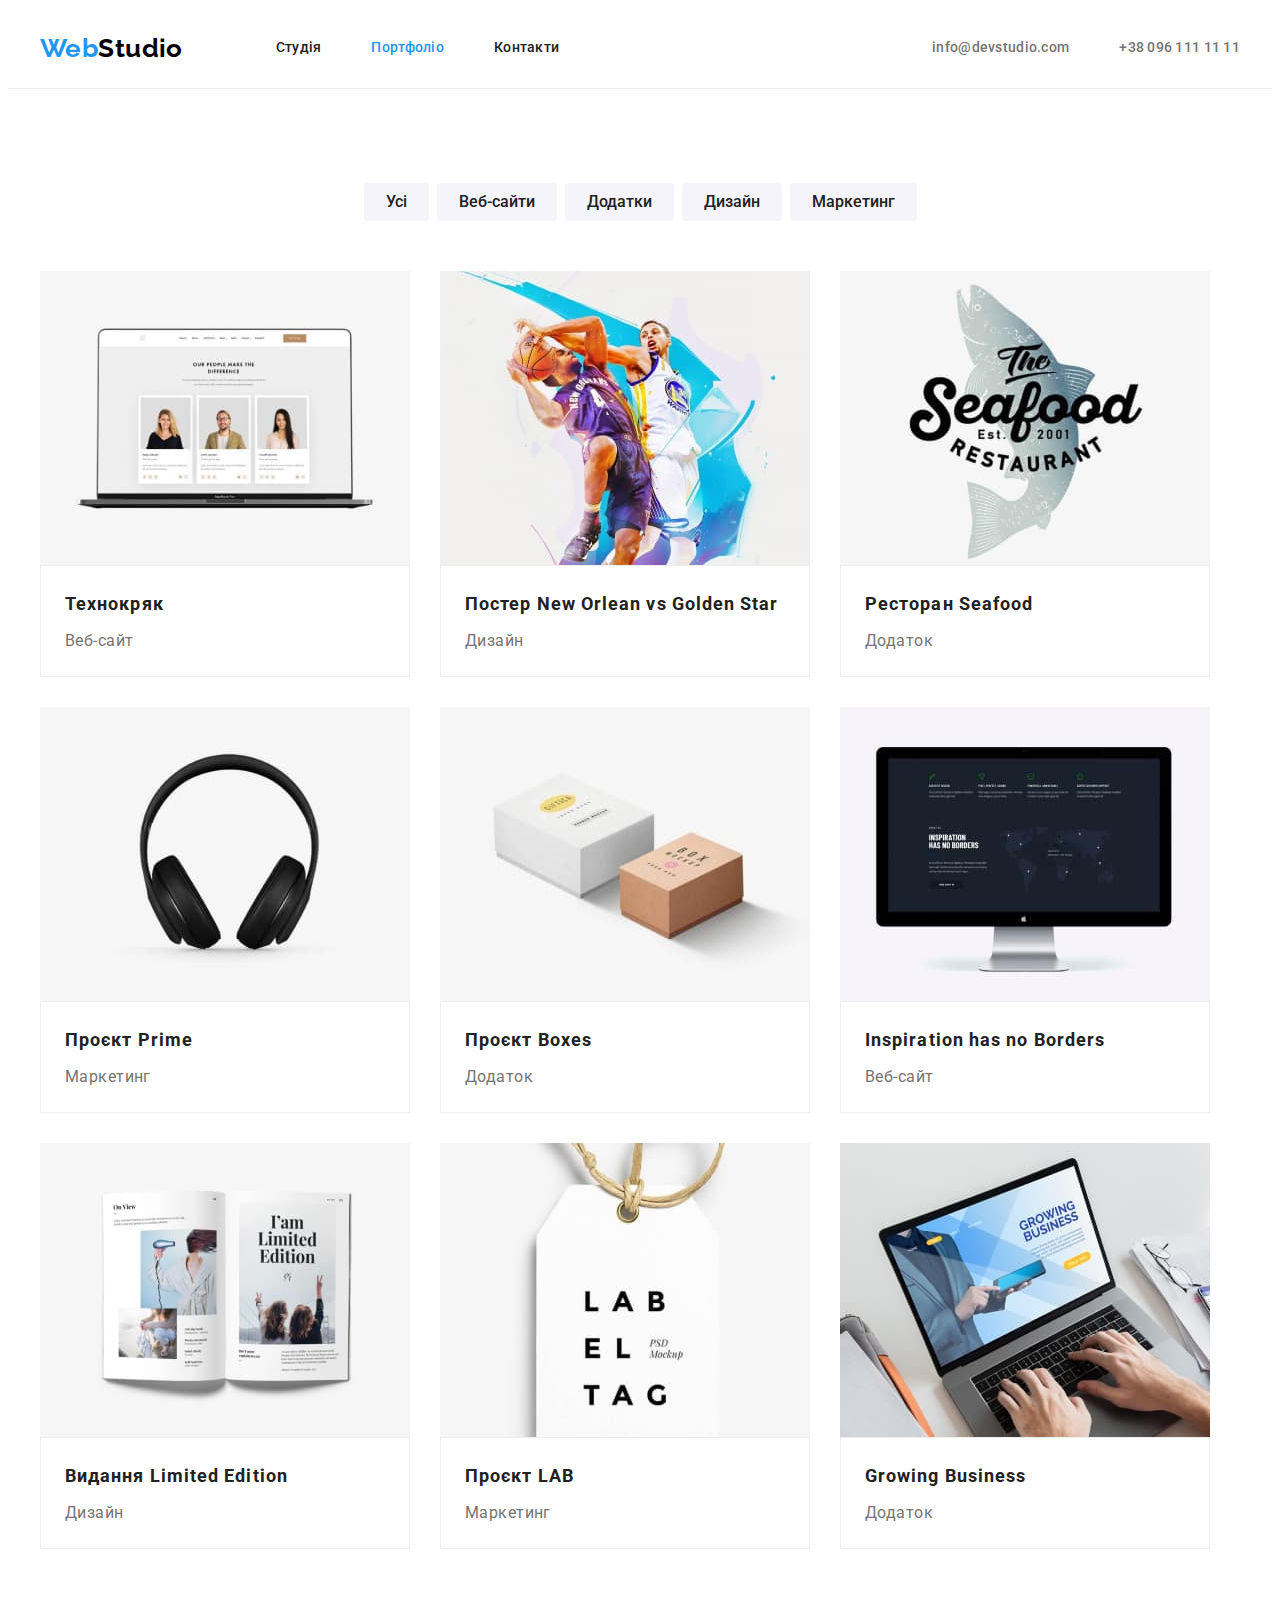
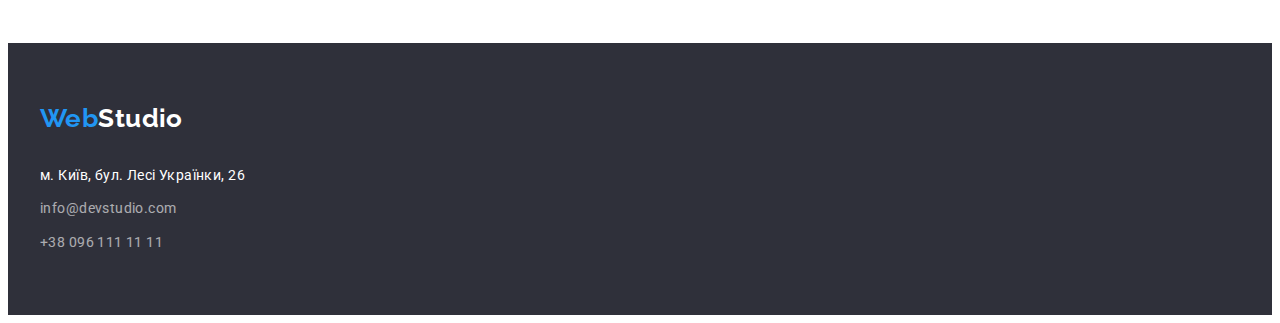
==== portfolio.html @ a564bc22 "add files by hw3" ====
<!DOCTYPE html>
<html lang="uk">
  <head>
    <meta charset="UTF-8" />
    <meta http-equiv="X-UA-Compatible" content="IE=edge" />
    <meta name="viewport" content="width=device-width, initial-scale=1.0" />
    <meta name="description" content="Студія розробки веб-сайтів" />
    <title>Portfolio</title>
    <link rel="preconnect" href="https://fonts.googleapis.com" />
    <link rel="preconnect" href="https://fonts.gstatic.com" crossorigin />
    <link
      href="https://fonts.googleapis.com/css2?family=Raleway:wght@700&family=Roboto:wght@400;500;700;900&display=swap"
      rel="stylesheet" />
    <link
      rel="stylesheet"
      href="https://cdnjs.cloudflare.com/ajax/libs/modern-normalize/1.1.0/modern-normalize.min.css"
      integrity="sha512-wpPYUAdjBVSE4KJnH1VR1HeZfpl1ub8YT/NKx4PuQ5NmX2tKuGu6U/JRp5y+Y8XG2tV+wKQpNHVUX03MfMFn9Q=="
      crossorigin="anonymous"
      referrerpolicy="no-referrer" />
    <link rel="stylesheet" href="./css/styles.css" />
  </head>
  <body>
    <header class="header">
      <div class="container">
        <div class="header-wrap">
          <a class="logo link" href="./index.html"
            ><span class="logo-accent">Web</span>Studio</a
          >
          <nav class="site-nav">
            <ul class="nav-list list">
              <li class="nav-item">
                <a class="nav-link link" href="./index.html">Студія</a>
              </li>
              <li class="nav-item">
                <a class="nav-link link current" href="./portfolio.html"
                  >Портфоліо</a
                >
              </li>
              <li class="nav-item">
                <a class="nav-link link" href="#">Контакти</a>
              </li>
            </ul>
          </nav>
          <ul class="contact-list list">
            <li class="contact-item">
              <a class="header-contact link" href="mailto:info@devstudio.com"
                >info@devstudio.com</a
              >
            </li>
            <li class="contact-item">
              <a class="header-contact link" href="tel:+380961111111"
                >+38 096 111 11 11</a
              >
            </li>
          </ul>
        </div>
      </div>
    </header>
    <main>
      <section class="section portfolio">
        <div class="container">
          <h1 hidden>Портфоліо</h1>
          <ul class="filter-list list">
            <li class="btn-item">
              <button class="filter-btn btn" type="button">Усі</button>
            </li>
            <li class="btn-item">
              <button class="filter-btn btn" type="button">Веб-сайти</button>
            </li>
            <li class="btn-item">
              <button class="filter-btn btn" type="button">Додатки</button>
            </li>
            <li class="btn-item">
              <button class="filter-btn btn" type="button">Дизайн</button>
            </li>
            <li class="btn-item">
              <button class="filter-btn btn" type="button">Маркетинг</button>
            </li>
          </ul>
          <ul class="project-list list">
            <li>
              <a class="project-item">
                <img
                  src="./images/technocrack.jpg"
                  alt="Веб інтерфейс на моніторі ноутбука"
                  width="370"
                  height="294" />
                <div class="project-subtext">
                  <h2 class="project-title">Технокряк</h2>
                  <p class="project-text">Веб-сайт</p>
                </div>
              </a>
            </li>
            <li>
              <a class="project-item">
                <img
                  src="./images/new-orlean.jpg"
                  alt="Баскетболісти борються за м'яч у повітрі"
                  width="370"
                  height="294" />
                <div class="project-subtext">
                  <h2 class="project-title">
                    Постер New Orlean vs Golden Star
                  </h2>
                  <p class="project-text">Дизайн</p>
                </div>
              </a>
            </li>
            <li>
              <a class="project-item">
                <img
                  src="./images/seafood.jpg"
                  alt="Логотип ресторану, напис Seafood на фоні риби"
                  width="370"
                  height="294" />
                <div class="project-subtext">
                  <h2 class="project-title">Ресторан Seafood</h2>
                  <p class="project-text">Додаток</p>
                </div>
              </a>
            </li>
            <li>
              <a class="project-item">
                <img
                  src="./images/prime-phones.jpg"
                  alt="Акустичні навушники"
                  width="370"
                  height="294" />
                <div class="project-subtext">
                  <h2 class="project-title">Проєкт Prime</h2>
                  <p class="project-text">Маркетинг</p>
                </div>
              </a>
            </li>
            <li>
              <a class="project-item">
                <img
                  src="./images/boxes.jpg"
                  alt="Подарункові коробки"
                  width="370"
                  height="294" />
                <div class="project-subtext">
                  <h2 class="project-title">Проєкт Boxes</h2>
                  <p class="project-text">Додаток</p>
                </div>
              </a>
            </li>
            <li>
              <a class="project-item">
                <img
                  src="./images/inspiration-has-no-borders.jpg"
                  alt="Монітор комп'ютера з веб інтерфейсом"
                  width="370"
                  height="294" />
                <div class="project-subtext">
                  <h2 class="project-title">Inspiration has no Borders</h2>
                  <p class="project-text">Веб-сайт</p>
                </div>
              </a>
            </li>
            <li>
              <a class="project-item">
                <img
                  src="./images/limited-edition.jpg"
                  alt="Жіночий журнал"
                  width="370"
                  height="294" />
                <div class="project-subtext">
                  <h2 class="project-title">Видання Limited Edition</h2>
                  <p class="project-text">Дизайн</p>
                </div>
              </a>
            </li>
            <li>
              <a class="project-item">
                <img
                  src="./images/lab.jpg"
                  alt="Білий цінник з написом LAB EL TAG"
                  width="370"
                  height="294" />
                <div class="project-subtext">
                  <h2 class="project-title">Проєкт LAB</h2>
                  <p class="project-text">Маркетинг</p>
                </div>
              </a>
            </li>
            <li>
              <a class="project-item">
                <img
                  src="./images/growing-business.jpg"
                  alt="Чоловік працює за ноутбуком"
                  width="370"
                  height="294" />
                <div class="project-subtext">
                  <h2 class="project-title">Growing Business</h2>
                  <p class="project-text">Додаток</p>
                </div>
              </a>
            </li>
          </ul>
        </div>
      </section>
    </main>
    <footer class="footer">
      <div class="container">
        <div class="footer-wrap">
          <address class="address">
            <a class="logo link" href="./index.html"
              ><span class="logo-accent">Web</span>Studio
            </a>
            <ul class="address-list list">
              <li class="address-item">
                <a
                  class="footer-link link"
                  href="https://goo.gl/maps/CPtrU1FHBa2aNyZL9"
                  target="_blank"
                  rel="noopener noreferrer nofollow">
                  м. Київ, бул. Лесі Українки, 26
                </a>
              </li>
              <li class="address-item">
                <a
                  class="footer-link link opacity"
                  href="mailto:info@devstudio.com"
                  >info@devstudio.com</a
                >
              </li>
              <li class="address-item">
                <a class="footer-link link opacity" href="tel:+380961111111"
                  >+38 096 111 11 11</a
                >
              </li>
            </ul>
          </address>
        </div>
      </div>
    </footer>
  </body>
</html>
---- css/styles.css ----
:root {
  --logo-color-header: #000000;
  --accent: #2196f3;
  --brd-header: #ececec;
  --title-color: #212121;
  --p-color: #757575;
  --gray: #2f303a;
  --white: #ffffff;
  --second-btn-color: #188ce8;
  --portfolio-secondary-btn-color: #f5f4fa;
  --portfolio-brd: #eeeeee;
}

/*------reset------*/

h1,
h2,
h3,
h4,
h5,
h6,
p {
  margin: 0;
}
ul {
  list-style: none;
  margin: 0;
  padding: 0;
}

/*--------global---------*/

body {
  font-family: "Roboto", sans-serif;
  font-size: 14px;
  line-height: 1.71;
  letter-spacing: 0.03em;
  color: var(--p-color);
}
img {
  display: block;
  max-width: 100%;
  height: auto;
}
.link {
  text-decoration: none;
  color: inherit;
}
.address {
  font-style: normal;
}
.btn {
  border-style: none;
}
.container {
  max-width: 1200px;
  padding-left: 15px;
  padding-right: 15px;
  margin: 0 auto;
}
.section {
  padding-bottom: 94px;
}

/*-----header------*/

.header {
  background-color: var(--white);
  border-bottom: 1px solid var(--brd-header);
}
.header-wrap {
  display: flex;

  align-items: center;
}
.site-nav {
  margin-left: 93px;
}
.logo {
  font-family: "Raleway", sans-serif;
  font-weight: 700;
  font-size: 26px;
  line-height: 1.19;
}
.header .logo {
  color: var(--logo-color-header);
}
.logo-accent {
  color: var(--accent);
}
.nav-list {
  display: flex;
}
.nav-item + .nav-item {
  margin-left: 50px;
}
.nav-link {
  display: block;
  padding: 32px 0;

  color: var(--title-color);
  font-weight: 500;
  font-size: 14px;
  line-height: 1.14;
  letter-spacing: 0.02em;
}
.nav-link:hover,
.nav-link:focus {
  color: var(--accent);
}
.contact-list {
  display: flex;
  margin-left: auto;
}
.contact-item + .contact-item {
  margin-left: 50px;
}
.current {
  color: var(--accent);
}
.header-contact {
  font-weight: 500;
  font-size: 14px;
  line-height: 1.14;
  letter-spacing: 0.02em;
}
.header-contact:hover,
.header-contact:focus {
  color: var(--accent);
}

/*------main------*/

.hero {
  padding: 200px 0;
  background-color: var(--gray);
  text-align: center;
}
.hero-wrap {
  max-width: 696px;
  margin: 0 auto;
}
.hero-title {
  margin-bottom: 30px;

  color: var(--white);
  font-weight: 900;
  font-size: 44px;
  line-height: 1.36;
  letter-spacing: 0.06em;
  text-transform: uppercase;
  text-align: center;
}
.hero-btn {
  padding: 10px 32px;
  border-radius: 4px;

  font-family: inherit;
  color: var(--white);
  font-weight: 700;
  font-size: 16px;
  line-height: 1.87;
  letter-spacing: 0.06em;
  background-color: var(--accent);
  cursor: pointer;
}
.hero-btn:hover,
.hero-btn:focus {
  background-color: var(--second-btn-color);
}

/*-----features------*/

.features {
  padding-top: 94px;
}
.features-list {
  display: flex;
}
.features-item {
  width: 270px;
}
.features-item + .features-item {
  margin-left: 30px;
}
.features-subtitle {
  margin-bottom: 10px;
  color: var(--title-color);
  font-size: 14px;
  line-height: 1.14;
  text-transform: uppercase;
}

/*------busines------*/

.business-item + .business-item {
  margin-left: 30px;
}
.business-title {
  margin-bottom: 50px;
  text-align: center;
  color: var(--title-color);
  font-size: 36px;
  line-height: 1.16;
}
.business-list {
  display: flex;
}

/*------team------*/

.team {
  background-color: var(--portfolio-secondary-btn-color);
  padding-top: 94px;
}
.team-title {
  margin-bottom: 50px;
  text-align: center;
  color: var(--title-color);
  font-size: 36px;
  line-height: 1.16;
}
.team-list {
  display: flex;
  gap: 30px;
}
.team-item {
  border-radius: 0px 0px 4px 4px;
  background-color: var(--white);
}
.team-text {
  padding-top: 30px;
  padding-bottom: 30px;
  text-align: center;
}
.team-name {
  margin-bottom: 10px;

  color: var(--title-color);
  font-weight: 500;
  font-size: 16px;
  line-height: 1.18;
}
.team-profession {
  font-size: 16px;
  line-height: 1.18;
}

/*------footer------*/

.footer {
  background-color: var(--gray);
}
.footer-wrap {
  padding: 60px 0;
}
.footer .logo {
  display: block;
  margin-bottom: 30px;
}
.footer .logo {
  color: var(--white);
}
.address-item + .address-item {
  margin-top: 10px;
}
.address-item {
  color: var(--white);
}
.footer-link:hover,
.footer-link:focus {
  color: var(--accent);
}
.opacity {
  opacity: 60%;
}

/*--------portfolio--------*/

.portfolio {
  padding-top: 94px;
}
.filter-list {
  display: flex;
  margin-bottom: 50px;
  justify-content: center;
  gap: 8px;
}
.filter-btn {
  padding: 6px 22px;
  border-radius: 4px;

  font-family: inherit;
  font-weight: 500;
  font-size: 16px;
  line-height: 1.62;
  color: var(--title-color);
  background-color: var(--portfolio-secondary-btn-color);
  cursor: pointer;
}
.filter-btn:hover,
.filter-btn:focus {
  color: var(--white);
  background-color: var(--accent);
}
.project-list {
  display: flex;
  flex-wrap: wrap;
  gap: 30px;
}
.project-title {
  margin-bottom: 4px;
  font-size: 18px;
  line-height: 2;
  letter-spacing: 0.06em;
  color: var(--title-color);
}
.project-subtext {
  padding: 20px 24px;
  border: 1px solid var(--portfolio-brd);
}
.project-text {
  font-size: 16px;
  line-height: 1.87;
}
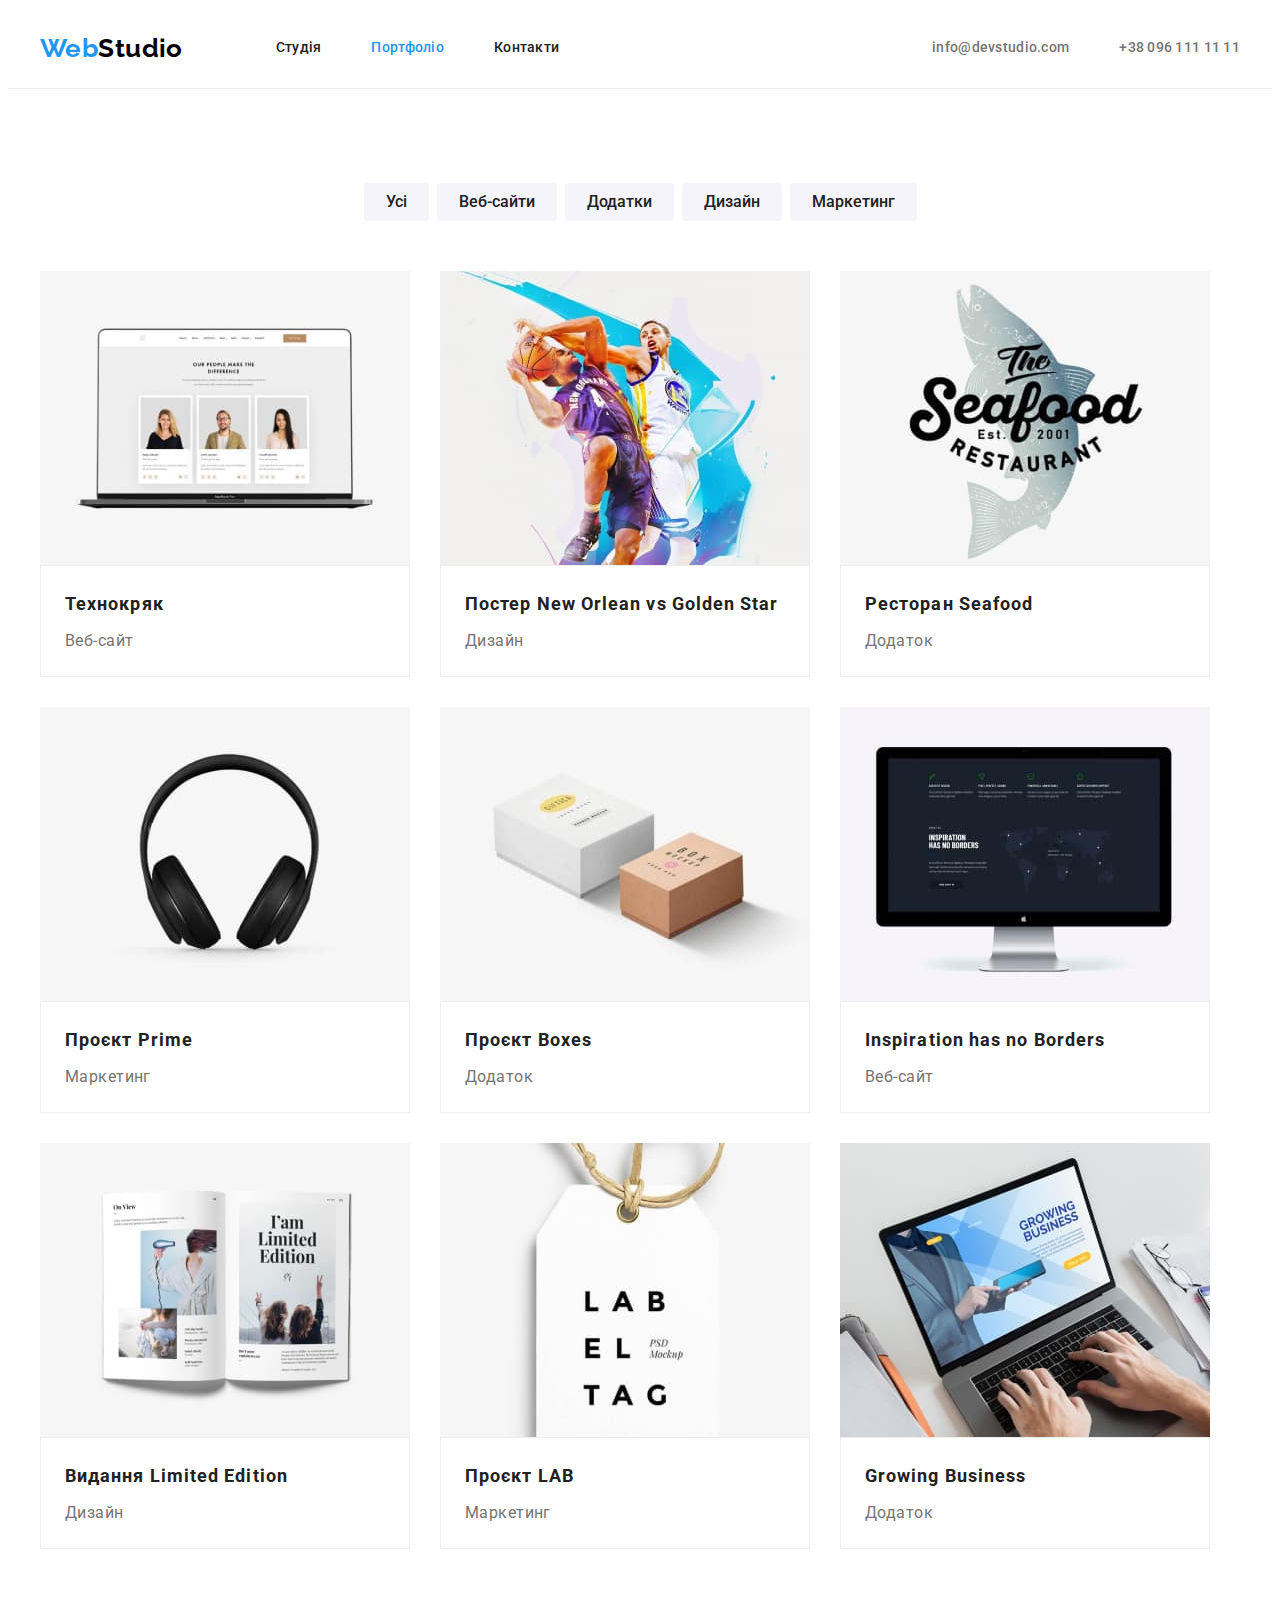
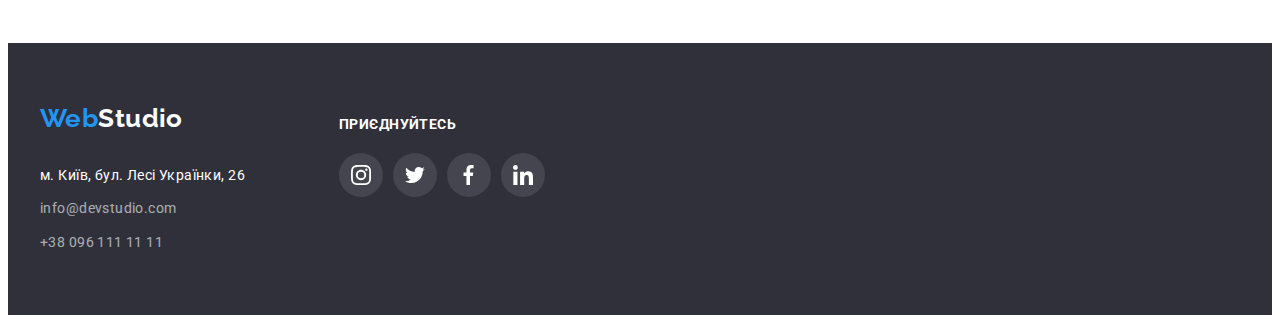
==== commit 4c4cb0e9: "hw4 rezerv" ====
--- a/portfolio.html
+++ b/portfolio.html
@@ -232,6 +232,40 @@
               </li>
             </ul>
           </address>
+          <div class="follow-wrap">
+              <h3 class="follow-title">приєднуйтесь</h3>
+              <ul class="follow-soc-list">
+                <li class="follow-soc-item">
+                  <a class="follow-soc-link link" href="#">
+                    <svg class="follow-soc-icon" width="20" height="20">
+                      <use href="./images/icons.svg#icon-instagram"></use>
+                    </svg>
+                  </a>
+                </li>
+                <li class="follow-soc-item">
+                  <a class="follow-soc-link link" href="#">
+                    <svg class="follow-soc-icon" width="20" height="20">
+                      <use href="./images/icons.svg#icon-twitter"></use>
+                    </svg>
+                  </a>
+                </li>
+                <li class="follow-soc-item">
+                  <a class="follow-soc-link link" href="#">
+                    <svg class="follow-soc-icon" width="20" height="20">
+                      <use href="./images/icons.svg#icon-facebook"></use>
+                    </svg>
+                  </a>
+                </li>
+                <li class="follow-soc-item">
+                  <a class="follow-soc-link link" href="#">
+                    <svg class="follow-soc-icon" width="20" height="20">
+                      <use href="./images/icons.svg#icon-linkedin"></use>
+                    </svg>
+                  </a>
+                </li>
+              </ul>
+            </div>
+        </div>
         </div>
       </div>
     </footer>
--- a/css/styles.css
+++ b/css/styles.css
@@ -9,6 +9,8 @@
   --second-btn-color: #188ce8;
   --portfolio-secondary-btn-color: #f5f4fa;
   --portfolio-brd: #eeeeee;
+  --icon-gray: #afb1b8;
+  --soc-link-opacity: rgba(255, 255, 255, 0.1);
 }
 
 /*------reset------*/
@@ -119,6 +121,8 @@
   color: var(--accent);
 }
 .header-contact {
+  display: flex;
+  align-items: center;
   font-weight: 500;
   font-size: 14px;
   line-height: 1.14;
@@ -127,14 +131,28 @@
 .header-contact:hover,
 .header-contact:focus {
   color: var(--accent);
+  fill: var(--accent);
+}
+.contact-icon {
+  margin-right: 10px;
+  fill: currentColor;
 }
 
 /*------main------*/
 
 .hero {
+  max-width: 1600px;
+  height: 600px;
+  margin-left: auto;
+  margin-right: auto;
   padding: 200px 0;
+  text-align: center;
+  background-image: linear-gradient(
+      rgba(47, 48, 58, 0.4),
+      rgba(47, 48, 58, 0.4)
+    ),
+    url(../images/hero-bg.jpg);
   background-color: var(--gray);
-  text-align: center;
 }
 .hero-wrap {
   max-width: 696px;
@@ -149,13 +167,13 @@
   line-height: 1.36;
   letter-spacing: 0.06em;
   text-transform: uppercase;
-  text-align: center;
 }
 .hero-btn {
   padding: 10px 32px;
   border-radius: 4px;
 
   font-family: inherit;
+  box-shadow: 0px 4px 4px rgba(0, 0, 0, 0.15);
   color: var(--white);
   font-weight: 700;
   font-size: 16px;
@@ -183,6 +201,17 @@
 .features-item + .features-item {
   margin-left: 30px;
 }
+.features-icon-wrap {
+  display: flex;
+  justify-content: center;
+  padding-top: 25px;
+  padding-bottom: 25px;  
+  margin-bottom: 30px;
+  border-radius: 4px;
+  background-color: var(--portfolio-secondary-btn-color);
+}
+.features-icon {
+}
 .features-subtitle {
   margin-bottom: 10px;
   color: var(--title-color);
@@ -227,10 +256,12 @@
 .team-item {
   border-radius: 0px 0px 4px 4px;
   background-color: var(--white);
+  box-shadow: 0px 1px 3px rgba(0, 0, 0, 0.12), 0px 1px 1px rgba(0, 0, 0, 0.14),
+    0px 2px 1px rgba(0, 0, 0, 0.2);
 }
 .team-text {
   padding-top: 30px;
-  padding-bottom: 30px;
+  padding-bottom: 16px;
   text-align: center;
 }
 .team-name {
@@ -246,12 +277,71 @@
   line-height: 1.18;
 }
 
+.team-soc-list {
+  display: flex;
+  justify-content: center;
+  padding-bottom: 30px;
+  gap: 10px;
+}
+.team-soc-item {
+  width: 44px;
+  height: 44px;
+}
+.team-soc-link {
+  width: 100%;
+  height: 100%;
+  border-radius: 50%;
+  display: flex;
+  align-items: center;
+  justify-content: center;
+  fill: var(--icon-gray);
+}
+.team-soc-link:hover,
+.team-soc-link:focus {
+  fill: var(--white);
+  background-color: var(--accent);
+}
+
+/*------clent------*/
+
+.client {
+  padding-top: 94px;
+}
+.client-title {
+  margin-bottom: 50px;
+  text-align: center;
+  color: var(--title-color);
+  font-size: 36px;
+  line-height: 1.16;
+}
+.client-list {
+  display: flex;
+  gap: 30px;
+}
+.client-item {
+  border: 1px solid var(--icon-gray);
+  border-radius: 4px;
+  width: 170px;
+  height: 92px;
+  fill: var(--icon-gray);
+}
+.client-item:hover,
+.client-item:focus {
+  fill: var(--accent);
+  border: 1px solid var(--accent);
+}
+.client-link {
+  display: block;
+  padding: 16px 32px;
+}
+
 /*------footer------*/
 
 .footer {
   background-color: var(--gray);
 }
 .footer-wrap {
+  display: flex;
   padding: 60px 0;
 }
 .footer .logo {
@@ -273,6 +363,41 @@
 }
 .opacity {
   opacity: 60%;
+}
+.follow-wrap {
+  margin-left: 94px;
+  padding-top: 14px;
+}
+.follow-title {
+margin-bottom: 20px;
+font-size: 14px;
+line-height: 1.14;
+text-transform: uppercase;
+color: var(--white);
+}
+.follow-soc-list {
+  display: flex;
+  justify-content: center;
+  padding-bottom: 30px;
+  gap: 10px;
+}
+.follow-soc-item {
+  width: 44px;
+  height: 44px;
+}
+.follow-soc-link {
+  width: 100%;
+  height: 100%;
+  border-radius: 50%;
+  display: flex;
+  align-items: center;
+  justify-content: center;
+  background-color: var(--soc-link-opacity);
+  fill: var(--white);
+}
+.follow-soc-link:hover,
+.follow-soc-link:focus {
+  background-color: var(--accent);
 }
 
 /*--------portfolio--------*/
@@ -298,15 +423,24 @@
   background-color: var(--portfolio-secondary-btn-color);
   cursor: pointer;
 }
-.filter-btn:hover,
-.filter-btn:focus {
+.filter-btn:hover {
   color: var(--white);
   background-color: var(--accent);
+  box-shadow: 0px 3px 1px rgba(0, 0, 0, 0.1), 0px 1px 2px rgba(0, 0, 0, 0.08),
+    0px 2px 2px rgba(0, 0, 0, 0.12);
 }
 .project-list {
   display: flex;
   flex-wrap: wrap;
   gap: 30px;
+}
+.project-item {
+  display: block;
+}
+.project-item:hover,
+.project-item:focus {
+  box-shadow: 0px 1px 1px rgba(0, 0, 0, 0.12), 0px 4px 4px rgba(0, 0, 0, 0.06),
+    1px 4px 6px rgba(0, 0, 0, 0.16);
 }
 .project-title {
   margin-bottom: 4px;
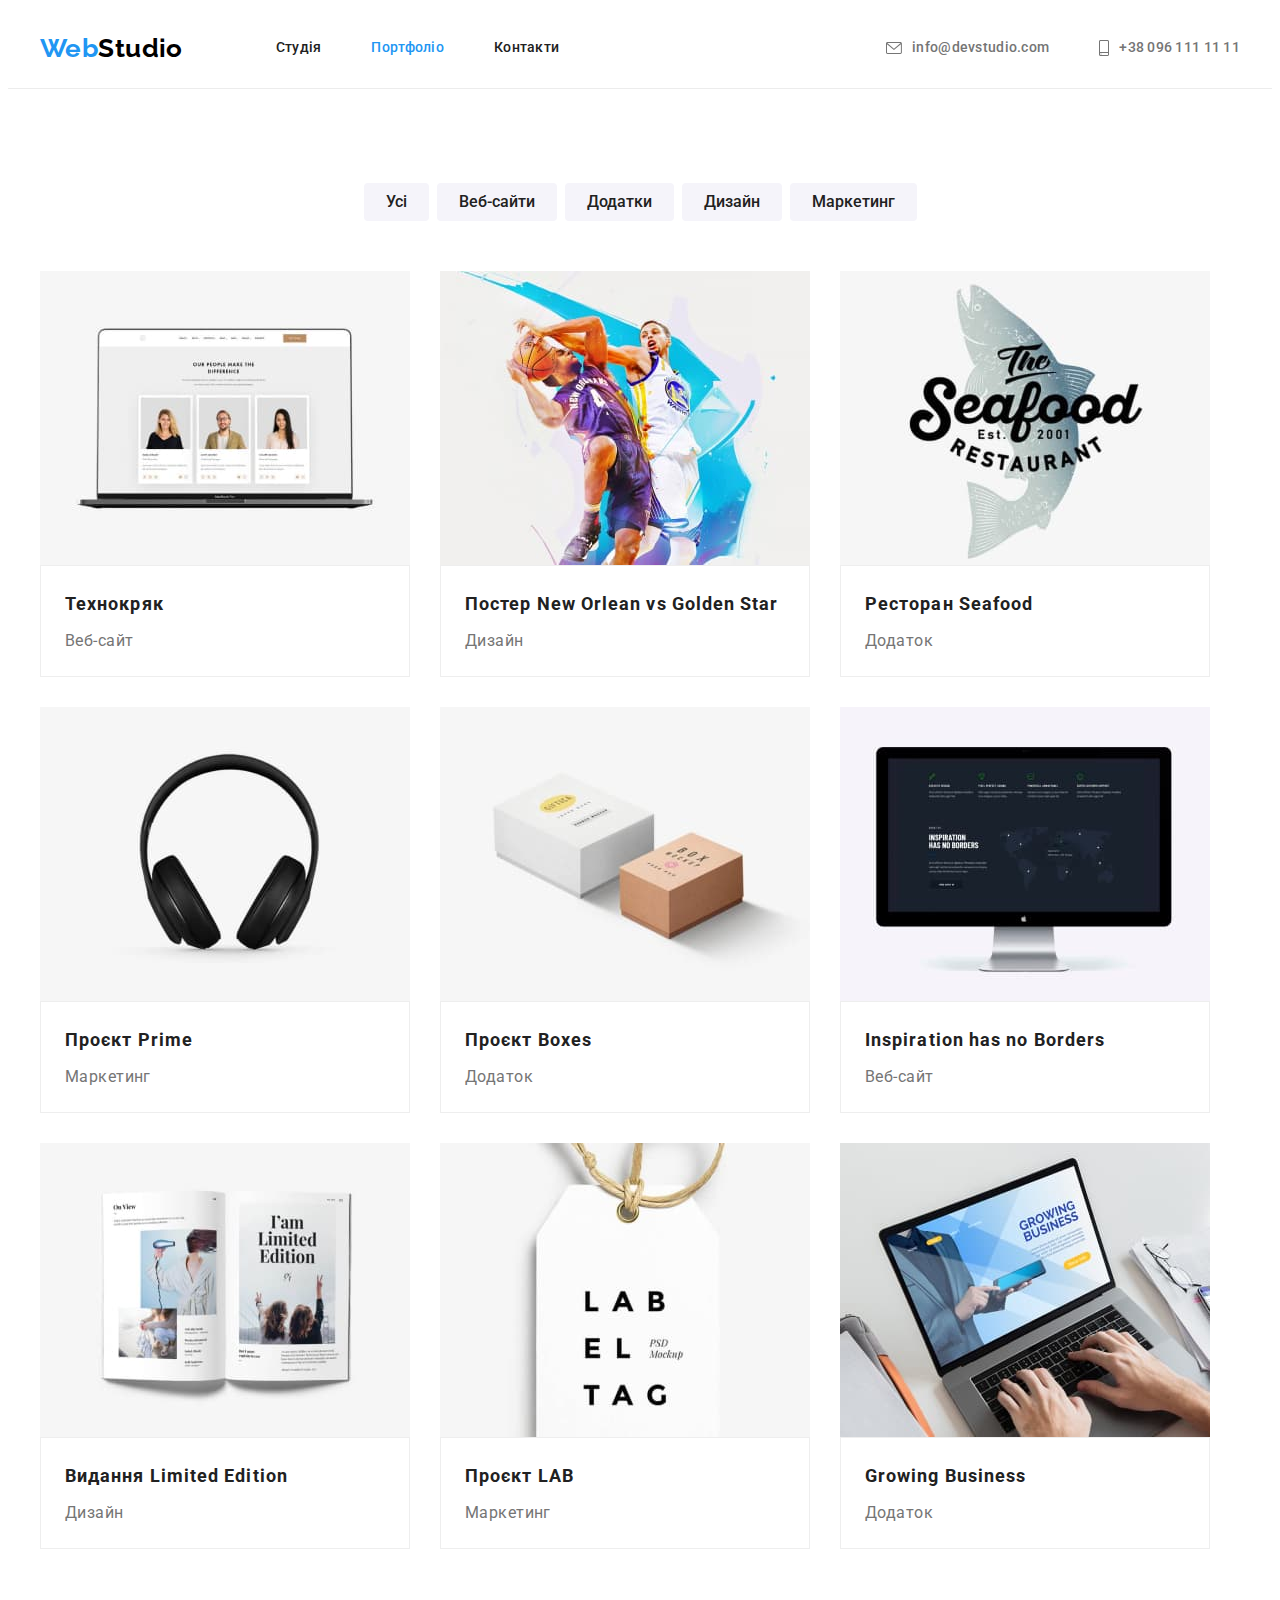
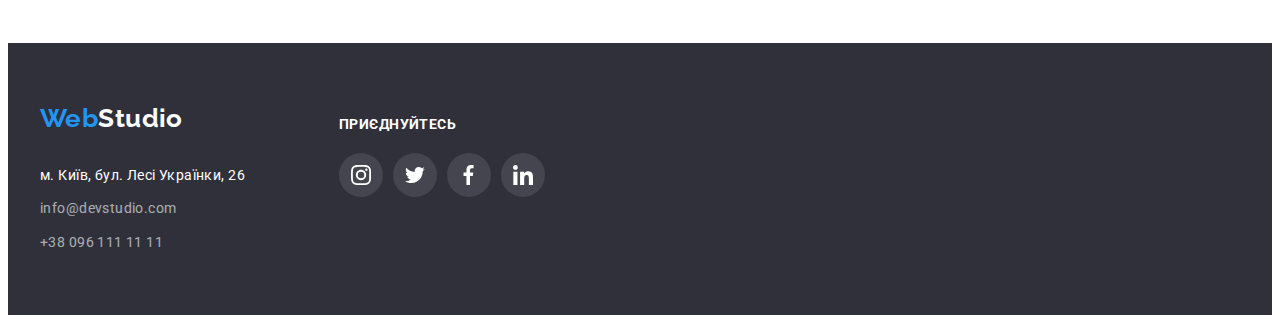
==== commit f8082c6a: "hw4 done" ====
--- a/portfolio.html
+++ b/portfolio.html
@@ -43,14 +43,20 @@
           </nav>
           <ul class="contact-list list">
             <li class="contact-item">
-              <a class="header-contact link" href="mailto:info@devstudio.com"
-                >info@devstudio.com</a
-              >
+              <a class="header-contact link" href="mailto:info@devstudio.com">
+                <svg class="contact-icon" width="16" height="12">
+                  <use href="./images/icons.svg#icon-mail"></use>
+                </svg>
+                info@devstudio.com
+                </a>
             </li>
             <li class="contact-item">
-              <a class="header-contact link" href="tel:+380961111111"
-                >+38 096 111 11 11</a
-              >
+              <a class="header-contact link" href="tel:+380961111111">
+                <svg class="contact-icon" width="10" height="16">
+                  <use href="./images/icons.svg#icon-smartphone"></use>
+                </svg>
+                +38 096 111 11 11
+              </a>
             </li>
           </ul>
         </div>
